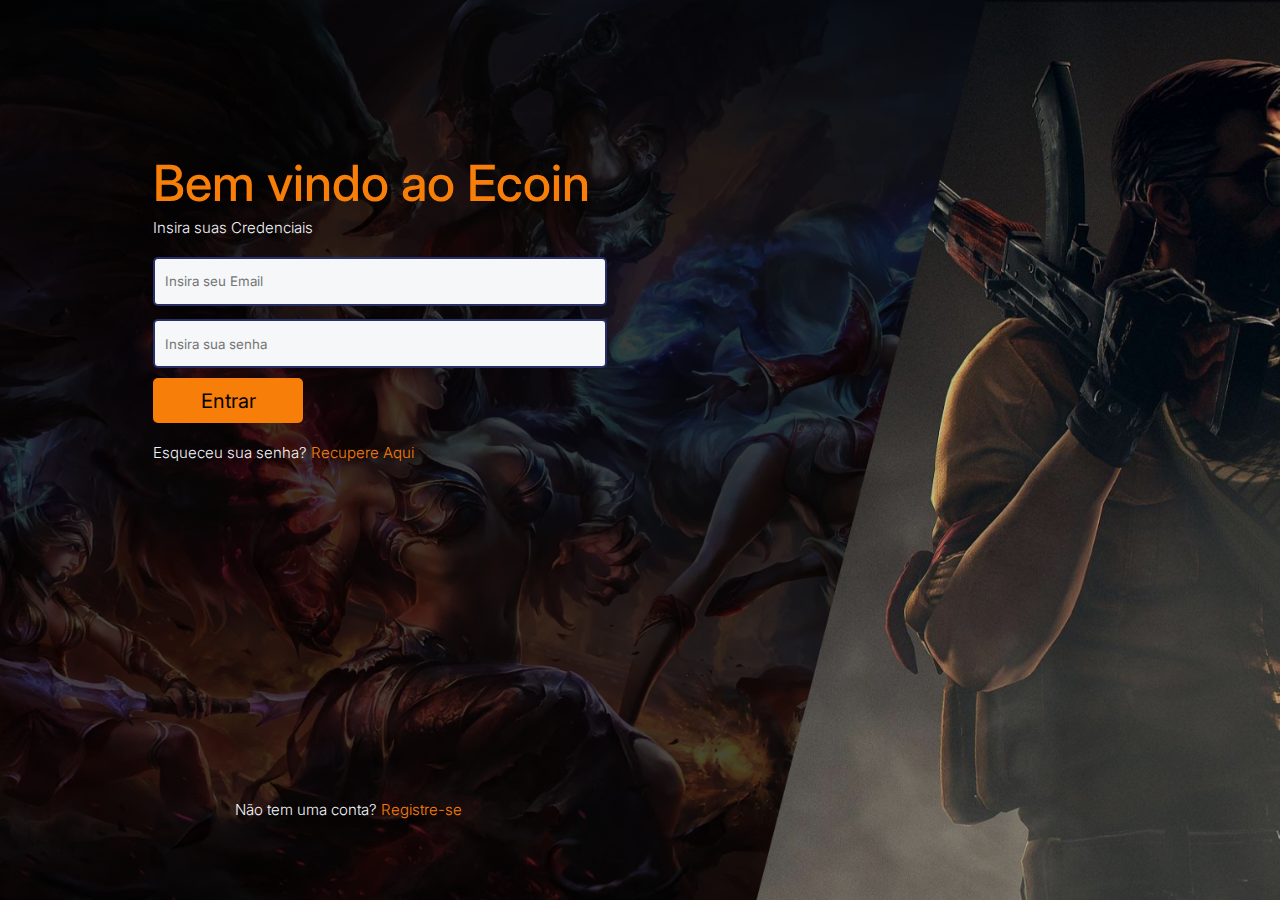
==== login.html @ 3ee46dd9 "html/css login terminado" ====
<!DOCTYPE html>
<html lang="pt-br">
<head>
    <meta charset="UTF-8">
    <meta http-equiv="X-UA-Compatible" content="IE=edge">
    <meta name="viewport" content="width=device-width, initial-scale=1.0">
    <title>Login</title>
    <link rel="stylesheet" href="cdn/style.css">
    <link rel="stylesheet" href="cdn/reset.css">
</head>
<body>
    <main>
        <div class="container">
            <div class="text">
                <h1>Bem vindo ao Ecoin</h1>
                <p>Insira suas Credenciais</p>
                <form>
                    <input type="email" name="email" id="email" placeholder="Insira seu Email" title="é necessário inserir um email" required/>
                    <input type="password" name="password" id="password" placeholder="Insira sua senha" required>
                    <button type="submit" name="myButton" value="foo">Entrar</button>
                </form>
                <p>Esqueceu sua senha? <a href="http://">Recupere Aqui</a></p>
                <p>Não tem uma conta? <a href="http://">Registre-se</a></p>
            </div>
            <div class="image">
                <img src="cdn/images/Rectangle 40.png" alt="Personagem do Counter Strike GO" title="Personagem do Counter Strike Go">
            </div>
        </div>
    </main>
    
</body>
</html>
---- cdn/style.css ----
@import url("https://fonts.googleapis.com/css2?family=Inter:wght@100;200;300;400;500;600;700;800;900&display=swap");

* {
  font-family: "Inter", sans-serif;
  padding: 0;
  margin: 0;
}

body {
  background: linear-gradient(0deg, rgba(0, 0, 0, 0.7), rgba(0, 0, 0, 0.8)),
    url(images/League-of-Legends-Wallpaper-Full-HD-1920x1080.webp);
  background-position: center center;
  background-repeat: no-repeat;
  background-attachment: fixed;
  background-size: cover;

}

h1 {
  font-family: "Inter";
  font-style: normal;
  font-weight: 500;
  font-size: 50px;
  color: #f77e09;
}

p {
  color: white;
}

form input {
  width: 450px;
  height: 45px;
  background: #f5f7f9;
  border: 2px solid #282f66;
  border-radius: 5px;
  display: flex;
  margin-top: 3%;
  text-indent: 10px;
  transition: 0.1s;
}



p:nth-of-type(2) { 
    padding-top: 15px;
}

p:nth-of-type(3) { 
    position: absolute;
    bottom: 50px;
    display: block;
    text-align: center;
    width: 55%;
}

a{
    color: #f77e09;
    text-decoration: none;
}

button {
  width: 150px;
  height: 45px;
  left: 167px;
  top: 646px;
  background: #f77e09;
  border-radius: 5px;
  border: none;
  margin-top: 10px;
  transition: 0.3s;
  font-size: 20px;
}

button:hover {
  cursor: pointer;
  transform: scale(1.03);
  margin-left: 5px;
}

form input:focus {
    transform: scale(1.01);
    margin-left: 3px;
}

.container {
  display: flex;
}

.text {
  order: 1;
  padding: 10%;
  margin: 25px;
  position: relative;
}

.text p {
    font-family: "Inter";
    font-style: normal;
    font-weight: 300;
    font-size: 15px;
    line-height: 30px;
    color: #f2f3f9;
    padding: auto;
  }

.image {
  order: 2;
}

.image img {
  height: 99.5vh;
  transition: 0.5s;
  transform: scale(1.01);
}

.image img:hover {
  padding-left: 5px;
}
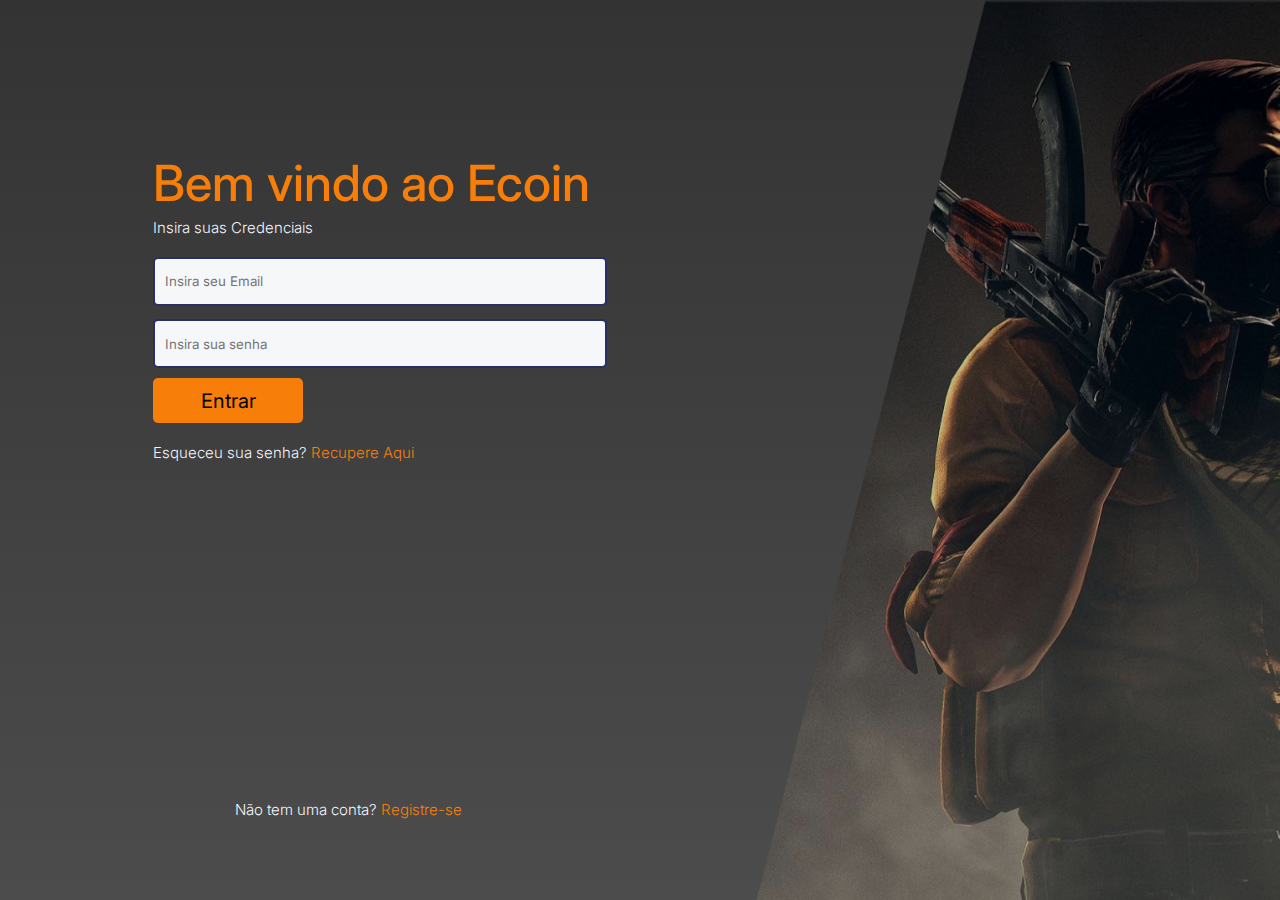
==== commit 715b5f16: "Header bugado" ====
--- a/login.html
+++ b/login.html
@@ -6,7 +6,7 @@
     <meta name="viewport" content="width=device-width, initial-scale=1.0">
     <title>Login</title>
     <link rel="stylesheet" href="cdn/style.css">
-    <link rel="stylesheet" href="cdn/reset.css">
+    <link rel="stylesheet" href="cdn/css/style.css">
 </head>
 <body>
     <main>
--- a/cdn/css/style.css
+++ b/cdn/css/style.css
@@ -0,0 +1,119 @@
+@import url("https://fonts.googleapis.com/css2?family=Inter:wght@100;200;300;400;500;600;700;800;900&display=swap");
+
+* {
+  font-family: "Inter", sans-serif;
+  padding: 0;
+  margin: 0;
+}
+
+body {
+  background: linear-gradient(0deg, rgba(0, 0, 0, 0.7), rgba(0, 0, 0, 0.8)),
+    url(images/League-of-Legends-Wallpaper-Full-HD-1920x1080.webp);
+  background-position: center center;
+  background-repeat: no-repeat;
+  background-attachment: fixed;
+  background-size: cover;
+
+}
+
+h1 {
+  font-family: "Inter";
+  font-style: normal;
+  font-weight: 500;
+  font-size: 50px;
+  color: #f77e09;
+}
+
+p {
+  color: white;
+}
+
+form input {
+  width: 450px;
+  height: 45px;
+  background: #f5f7f9;
+  border: 2px solid #282f66;
+  border-radius: 5px;
+  display: flex;
+  margin-top: 3%;
+  text-indent: 10px;
+  transition: 0.1s;
+}
+
+
+
+p:nth-of-type(2) { 
+    padding-top: 15px;
+}
+
+p:nth-of-type(3) { 
+    position: absolute;
+    bottom: 50px;
+    display: block;
+    text-align: center;
+    width: 55%;
+}
+
+a{
+    color: #f77e09;
+    text-decoration: none;
+}
+
+button {
+  width: 150px;
+  height: 45px;
+  left: 167px;
+  top: 646px;
+  background: #f77e09;
+  border-radius: 5px;
+  border: none;
+  margin-top: 10px;
+  transition: 0.3s;
+  font-size: 20px;
+}
+
+button:hover {
+  cursor: pointer;
+  transform: scale(1.03);
+  margin-left: 5px;
+}
+
+form input:focus {
+    transform: scale(1.01);
+    margin-left: 3px;
+}
+
+.container {
+  display: flex;
+}
+
+.text {
+  order: 1;
+  padding: 10%;
+  margin: 25px;
+  position: relative;
+}
+
+.text p {
+    font-family: "Inter";
+    font-style: normal;
+    font-weight: 300;
+    font-size: 15px;
+    line-height: 30px;
+    color: #f2f3f9;
+    padding: auto;
+  }
+
+.image {
+  order: 2;
+}
+
+.image img {
+  height: 99.5vh;
+  transition: 0.5s;
+  transform: scale(1.01);
+}
+
+.image img:hover {
+  padding-left: 5px;
+}
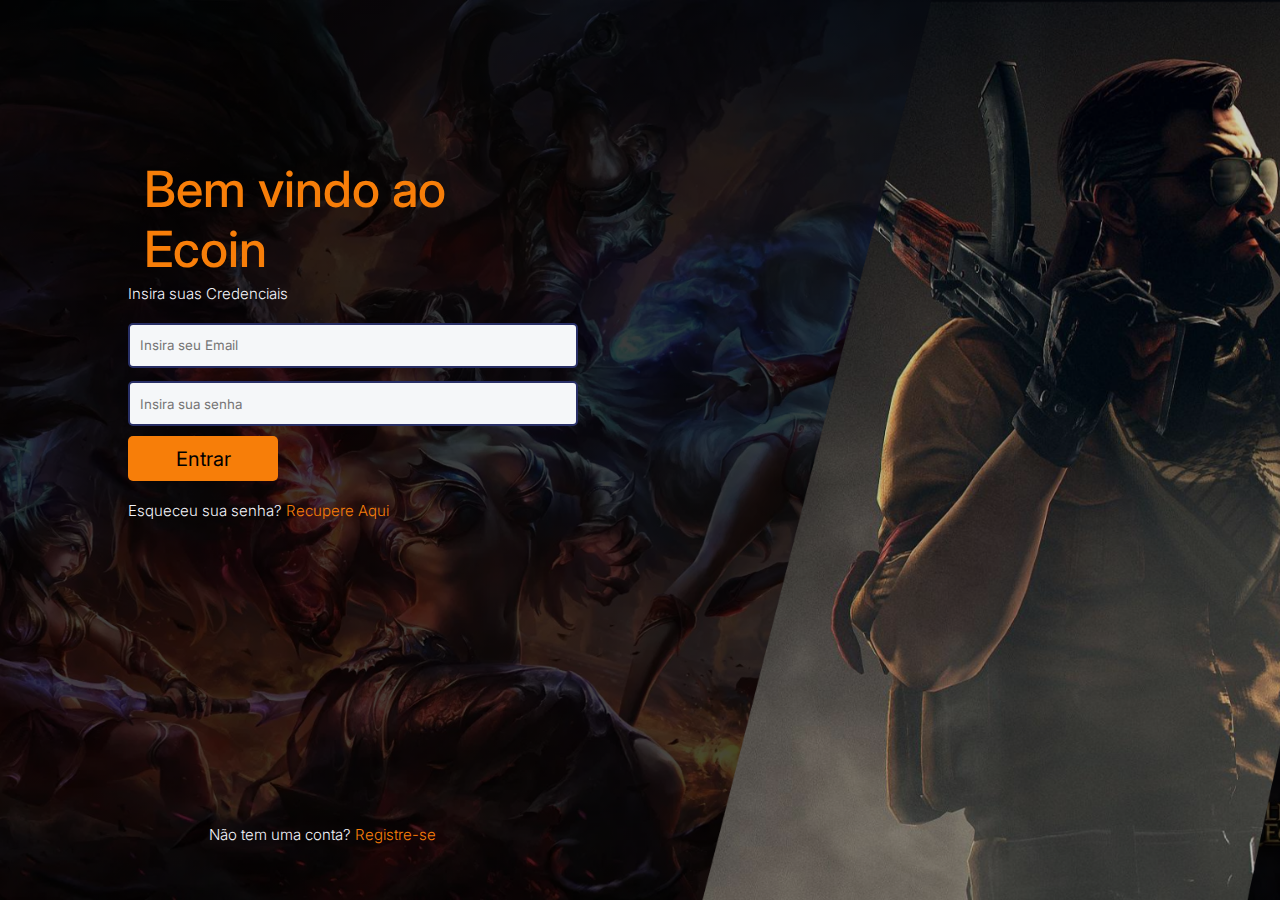
==== commit f2a99b92: "Refazendo CSS" ====
--- a/login.html
+++ b/login.html
@@ -10,19 +10,19 @@
 </head>
 <body>
     <main>
-        <div class="container">
-            <div class="text">
-                <h1>Bem vindo ao Ecoin</h1>
-                <p>Insira suas Credenciais</p>
-                <form>
+        <div class="container-login">
+            <div class="login-text">
+                <h1 class="login-h1">Bem vindo ao Ecoin</h1>
+                <p  class="login-p">Insira suas Credenciais</p>
+                <form class="login-form">
                     <input type="email" name="email" id="email" placeholder="Insira seu Email" title="é necessário inserir um email" required/>
                     <input type="password" name="password" id="password" placeholder="Insira sua senha" required>
                     <button type="submit" name="myButton" value="foo">Entrar</button>
                 </form>
                 <p>Esqueceu sua senha? <a href="http://">Recupere Aqui</a></p>
-                <p>Não tem uma conta? <a href="http://">Registre-se</a></p>
+                <p>Não tem uma conta? <a href="register.html">Registre-se</a></p>
             </div>
-            <div class="image">
+            <div class="login-image">
                 <img src="cdn/images/Rectangle 40.png" alt="Personagem do Counter Strike GO" title="Personagem do Counter Strike Go">
             </div>
         </div>
--- a/cdn/css/style.css
+++ b/cdn/css/style.css
@@ -2,21 +2,26 @@
 
 * {
   font-family: "Inter", sans-serif;
-  padding: 0;
+ padding: 0;
   margin: 0;
+  text-decoration: none;
+  list-style: none;
+  box-sizing: border-box;
+  
 }
 
 body {
   background: linear-gradient(0deg, rgba(0, 0, 0, 0.7), rgba(0, 0, 0, 0.8)),
-    url(images/League-of-Legends-Wallpaper-Full-HD-1920x1080.webp);
+    url(../images/League-of-Legends-Wallpaper-Full-HD-1920x1080.webp);
   background-position: center center;
   background-repeat: no-repeat;
   background-attachment: fixed;
   background-size: cover;
-
-}
-
-h1 {
+  overflow-x: hidden;
+
+}
+
+.login-h1 {
   font-family: "Inter";
   font-style: normal;
   font-weight: 500;
@@ -24,11 +29,11 @@
   color: #f77e09;
 }
 
-p {
-  color: white;
-}
-
-form input {
+.login-p {
+  color: white;
+}
+
+.login-form input {
   width: 450px;
   height: 45px;
   background: #f5f7f9;
@@ -42,11 +47,11 @@
 
 
 
-p:nth-of-type(2) { 
+.login-text p:nth-of-type(2) { 
     padding-top: 15px;
 }
 
-p:nth-of-type(3) { 
+.login-text p:nth-of-type(3) { 
     position: absolute;
     bottom: 50px;
     display: block;
@@ -54,12 +59,12 @@
     width: 55%;
 }
 
-a{
+.login-text a{
     color: #f77e09;
     text-decoration: none;
 }
 
-button {
+.login-form button {
   width: 150px;
   height: 45px;
   left: 167px;
@@ -72,29 +77,29 @@
   font-size: 20px;
 }
 
-button:hover {
+.login-form button:hover {
   cursor: pointer;
   transform: scale(1.03);
   margin-left: 5px;
 }
 
-form input:focus {
+.login-form input:focus {
     transform: scale(1.01);
     margin-left: 3px;
 }
 
-.container {
-  display: flex;
-}
-
-.text {
+.container-login {
+  display: flex;
+}
+
+.login-text {
   order: 1;
   padding: 10%;
-  margin: 25px;
-  position: relative;
-}
-
-.text p {
+  position: relative;
+  margin-bottom: 0px;padding-bottom: 0px;padding-top: 150px;
+}
+
+.login-text p {
     font-family: "Inter";
     font-style: normal;
     font-weight: 300;
@@ -104,16 +109,254 @@
     padding: auto;
   }
 
-.image {
+.login-image {
   order: 2;
 }
 
-.image img {
+.login-image img {
   height: 99.5vh;
   transition: 0.5s;
   transform: scale(1.01);
 }
 
-.image img:hover {
+.login-image img:hover {
   padding-left: 5px;
 }
+
+
+/* INICIO DO INDEX */
+
+nav{
+  background: #333547;
+  height: 80px;
+  width: 100%;
+}
+label.logo{
+  color: #f77e09;
+  font-size: 35px;
+  line-height: 80px;
+  padding: 0 100px;
+  font-weight: bold;
+}
+nav ul{
+  float: right;
+  margin-right: 20px;
+}
+nav ul li{
+  display: inline-block;
+  line-height: 80px;
+  margin: 0 5px;
+}
+nav ul li a{
+  color: white;
+  font-size: 17px;
+  padding: 7px 13px;
+  border-radius: 3px;
+}
+a.active,a:hover{
+  background: #f77e09;
+  transition: .5s;
+}
+.checkbtn{
+  font-size: 30px;
+  color: white;
+  float: right;
+  line-height: 80px;
+  margin-right: 40px;
+  cursor: pointer;
+  display: none;
+}
+#check{
+  display: none;
+}
+@media (max-width: 952px){
+  label.logo{
+    font-size: 30px;
+    padding-left: 50px;
+  }
+  nav ul li a{
+    font-size: 16px;
+  }
+}
+@media (max-width: 858px){
+  .checkbtn{
+    display: block;
+  }
+  ul{
+    position: fixed;
+    width: 40vh;
+    height: 100vh;
+    background: #333547;
+    top: 80px;
+    left: -100%;
+    text-align: center;
+    transition: all .5s;
+  }
+  nav ul li{
+    display: block;
+    margin: 50px 0;
+    line-height: 30px;
+  }
+  nav ul li a{
+    font-size: 20px;
+  }
+  a:hover,a.active{
+    background: none;
+    color: #f77e09;
+  }
+  #check:checked ~ ul{
+    left: 0;
+  }
+}
+
+.main-video video {
+  width: 100vw;
+  height: 55vh;
+  object-fit: cover;
+  position: relative;
+  top: 0;
+  left: 0;
+  z-index: -1;
+}
+
+.main-video h1{
+  color: white;
+  position: absolute;
+  top: 20%;
+  left: 10%;
+}
+
+main h1 {
+  font-style: normal;
+  font-weight: 700;
+  font-size: 35px;
+  color: #f77e09;
+  padding-left: 3.5%;
+}
+
+main h1:nth-child(1) {
+  padding-top: 2%;
+}
+
+
+
+.card {
+  position: relative;
+  width: 250px;
+  height: 500px;
+  background: #191919;
+  border-radius: 20px;
+  overflow: hidden;
+  margin: 20px;
+}
+
+.products {
+  display: flex;
+  flex-wrap: wrap;
+  max-width: 1500px;
+  margin-left: 2.5%;
+}
+
+.card::before {
+  content: "";
+  position: absolute;
+  top: -50%;
+  width: 100%;
+  height: 100%;
+  background: #2c2a2a;
+  transform: skewY(345deg);
+  transition: 0.4s;
+}
+
+.card:hover::before {
+  top: -70%;
+  transform: skewY(380deg);
+}
+
+.card::after {
+  content: "ECOIN";
+  position: absolute;
+  bottom: 0;
+  left: 0;
+  font-weight: 600;
+  font-size: 5em;
+  color: rgba(247, 126, 9, 0.1);
+}
+
+.card .imgBox {
+  position: relative;
+  width: 100%;
+  display: flex;
+  justify-content: center;
+  align-items: center;
+  padding-top: 20px;
+  z-index: 1;
+}
+
+.card .contentBox {
+  position: relative;
+  padding: 20px;
+  display: flex;
+  justify-content: center;
+  align-items: center;
+  flex-direction: column;
+  z-index: 2;
+}
+
+.card .contentBox h3 {
+  font-size: 18px;
+  color: white;
+  font-weight: 500;
+  text-transform: uppercase;
+  letter-spacing: 1px;
+}
+
+.card .contentBox .price {
+  font-size: 24px;
+  color: white;
+  font-weight: 700;
+  letter-spacing: 1px;
+}
+
+.card .contentBox .buy {
+  position: relative;
+  top: 100px;
+  opacity: 0;
+  padding: 10px 30px;
+  margin-top: 15px;
+  color: #000000;
+  text-decoration: none;
+  background: #f77e09;
+  border-radius: 30px;
+  text-transform: uppercase;
+  letter-spacing: 1px;
+  transition: 0.5s;
+}
+
+.card:hover .contentBox .buy {
+  top: 0;
+  opacity: 1;
+}
+
+.product {
+  height: 300px;
+  width: auto;
+}
+
+footer {
+  height: 7vh;
+  width: 100vw;
+  position: relative;
+  background: #333547;
+  bottom: 0;
+  left: 0;
+  z-index: -1;
+}
+
+footer p{
+  color: white;
+  font-size: 20px;
+  font-weight: 500;
+  text-align: center;
+  padding-top: 20px;
+}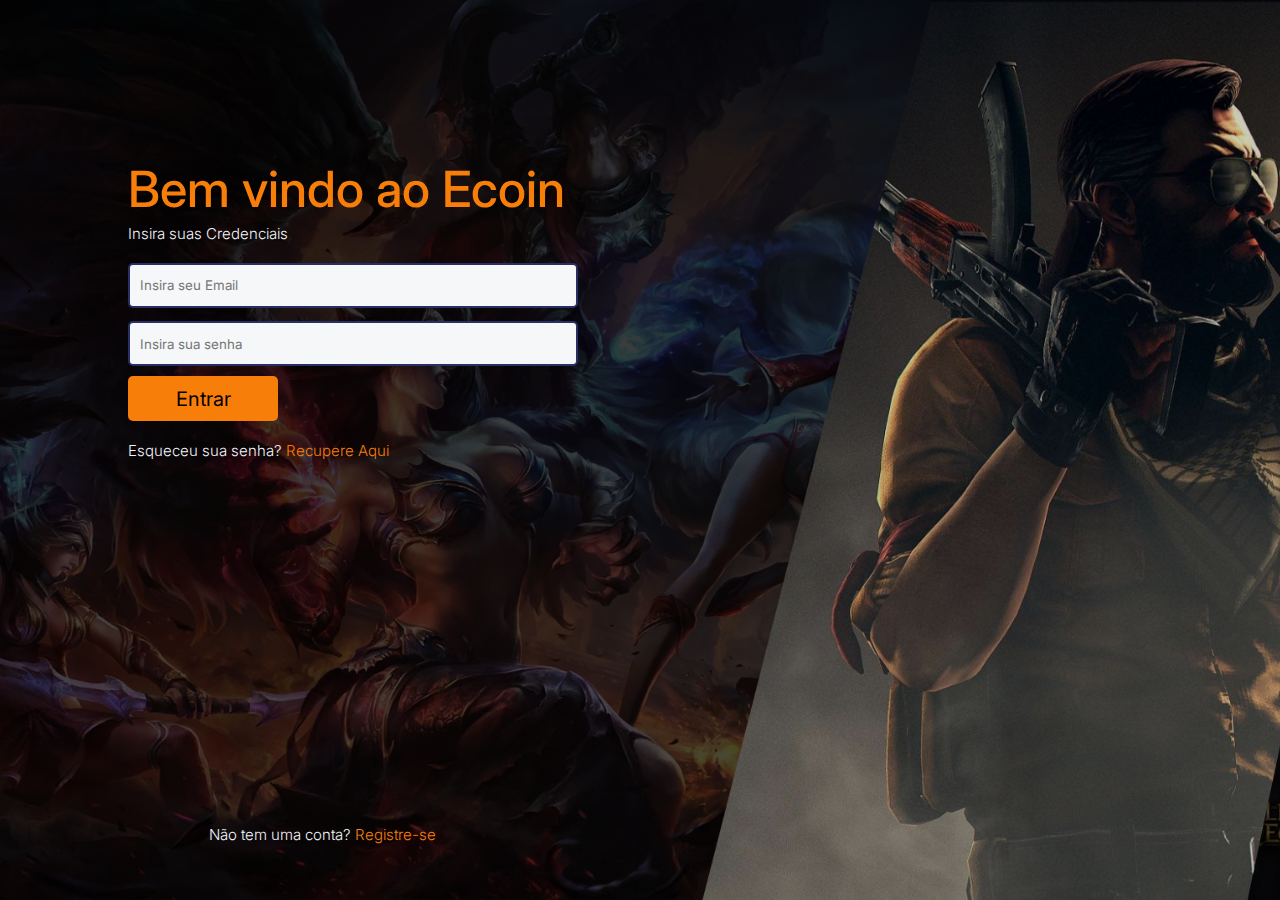
==== commit 9ab4a355: "arrumado h1" ====
--- a/login.html
+++ b/login.html
@@ -15,9 +15,9 @@
                 <h1 class="login-h1">Bem vindo ao Ecoin</h1>
                 <p  class="login-p">Insira suas Credenciais</p>
                 <form class="login-form">
-                    <input type="email" name="email" id="email" placeholder="Insira seu Email" title="é necessário inserir um email" required/>
-                    <input type="password" name="password" id="password" placeholder="Insira sua senha" required>
-                    <button type="submit" name="myButton" value="foo">Entrar</button>
+                    <input type="email" name="email" id="email" placeholder="Insira seu Email" title="é necessário inserir um email" />
+                    <input type="password" name="password" id="password" placeholder="Insira sua senha" >
+                    <button type="submit">Entrar</button>
                 </form>
                 <p>Esqueceu sua senha? <a href="http://">Recupere Aqui</a></p>
                 <p>Não tem uma conta? <a href="register.html">Registre-se</a></p>
--- a/cdn/css/style.css
+++ b/cdn/css/style.css
@@ -27,6 +27,7 @@
   font-weight: 500;
   font-size: 50px;
   color: #f77e09;
+  padding-left: 0px;
 }
 
 .login-p {
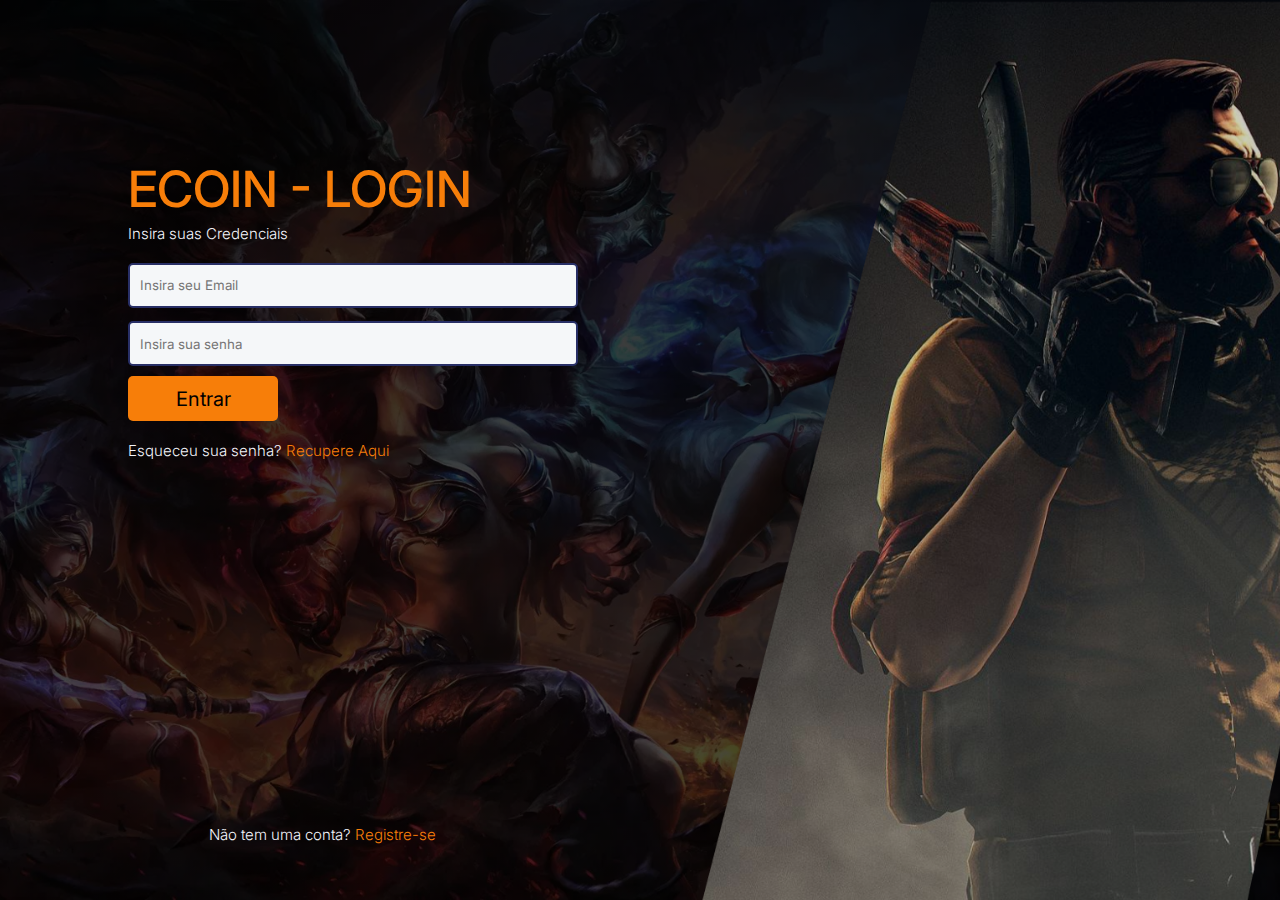
==== commit 24386767: "Responsividade iniciada" ====
--- a/login.html
+++ b/login.html
@@ -12,7 +12,7 @@
     <main>
         <div class="container-login">
             <div class="login-text">
-                <h1 class="login-h1">Bem vindo ao Ecoin</h1>
+                <h1 class="login-h1">ECOIN - LOGIN</h1>
                 <p  class="login-p">Insira suas Credenciais</p>
                 <form class="login-form">
                     <input type="email" name="email" id="email" placeholder="Insira seu Email" title="é necessário inserir um email" />
--- a/cdn/css/style.css
+++ b/cdn/css/style.css
@@ -2,12 +2,11 @@
 
 * {
   font-family: "Inter", sans-serif;
- padding: 0;
+  padding: 0;
   margin: 0;
   text-decoration: none;
   list-style: none;
   box-sizing: border-box;
-  
 }
 
 body {
@@ -18,7 +17,6 @@
   background-attachment: fixed;
   background-size: cover;
   overflow-x: hidden;
-
 }
 
 .login-h1 {
@@ -46,23 +44,21 @@
   transition: 0.1s;
 }
 
-
-
-.login-text p:nth-of-type(2) { 
-    padding-top: 15px;
-}
-
-.login-text p:nth-of-type(3) { 
-    position: absolute;
-    bottom: 50px;
-    display: block;
-    text-align: center;
-    width: 55%;
-}
-
-.login-text a{
-    color: #f77e09;
-    text-decoration: none;
+.login-text p:nth-of-type(2) {
+  padding-top: 15px;
+}
+
+.login-text p:nth-of-type(3) {
+  position: absolute;
+  bottom: 50px;
+  display: block;
+  text-align: center;
+  width: 55%;
+}
+
+.login-text a {
+  color: #f77e09;
+  text-decoration: none;
 }
 
 .login-form button {
@@ -85,8 +81,8 @@
 }
 
 .login-form input:focus {
-    transform: scale(1.01);
-    margin-left: 3px;
+  transform: scale(1.01);
+  margin-left: 3px;
 }
 
 .container-login {
@@ -97,18 +93,20 @@
   order: 1;
   padding: 10%;
   position: relative;
-  margin-bottom: 0px;padding-bottom: 0px;padding-top: 150px;
+  margin-bottom: 0px;
+  padding-bottom: 0px;
+  padding-top: 150px;
 }
 
 .login-text p {
-    font-family: "Inter";
-    font-style: normal;
-    font-weight: 300;
-    font-size: 15px;
-    line-height: 30px;
-    color: #f2f3f9;
-    padding: auto;
-  }
+  font-family: "Inter";
+  font-style: normal;
+  font-weight: 300;
+  font-size: 15px;
+  line-height: 30px;
+  color: #f2f3f9;
+  padding: auto;
+}
 
 .login-image {
   order: 2;
@@ -124,41 +122,41 @@
   padding-left: 5px;
 }
 
-
 /* INICIO DO INDEX */
 
-nav{
+nav {
   background: #333547;
   height: 80px;
   width: 100%;
 }
-label.logo{
+label.logo {
   color: #f77e09;
   font-size: 35px;
   line-height: 80px;
   padding: 0 100px;
   font-weight: bold;
 }
-nav ul{
+nav ul {
   float: right;
   margin-right: 20px;
 }
-nav ul li{
+nav ul li {
   display: inline-block;
   line-height: 80px;
   margin: 0 5px;
 }
-nav ul li a{
+nav ul li a {
   color: white;
   font-size: 17px;
   padding: 7px 13px;
   border-radius: 3px;
 }
-a.active,a:hover{
+a.active,
+a:hover {
   background: #f77e09;
-  transition: .5s;
-}
-.checkbtn{
+  transition: 0.5s;
+}
+.checkbtn {
   font-size: 30px;
   color: white;
   float: right;
@@ -167,23 +165,23 @@
   cursor: pointer;
   display: none;
 }
-#check{
+#check {
   display: none;
 }
-@media (max-width: 952px){
-  label.logo{
+@media (max-width: 952px) {
+  label.logo {
     font-size: 30px;
     padding-left: 50px;
   }
-  nav ul li a{
+  nav ul li a {
     font-size: 16px;
   }
 }
-@media (max-width: 858px){
-  .checkbtn{
+@media (max-width: 858px) {
+  .checkbtn {
     display: block;
   }
-  ul{
+  ul {
     position: fixed;
     width: 40vh;
     height: 100vh;
@@ -191,21 +189,22 @@
     top: 80px;
     left: -100%;
     text-align: center;
-    transition: all .5s;
-  }
-  nav ul li{
+    transition: all 0.5s;
+  }
+  nav ul li {
     display: block;
     margin: 50px 0;
     line-height: 30px;
   }
-  nav ul li a{
+  nav ul li a {
     font-size: 20px;
   }
-  a:hover,a.active{
+  a:hover,
+  a.active {
     background: none;
     color: #f77e09;
   }
-  #check:checked ~ ul{
+  #check:checked ~ ul {
     left: 0;
   }
 }
@@ -220,7 +219,26 @@
   z-index: -1;
 }
 
-.main-video h1{
+.main-div {
+  width: 100%;
+  height: 20vh;
+  background-color: #333547;
+}
+
+.main-div h1 {
+  color: #f77e09;
+  font-size: 3em;
+  padding-left: 3%;
+  padding-top: 1%;
+}
+
+.main-div p {
+  color: #f2f3f9;
+  font-size: 1em;
+  padding-left: 3%;
+}
+
+.main-video h1 {
   color: white;
   position: absolute;
   top: 20%;
@@ -238,8 +256,6 @@
 main h1:nth-child(1) {
   padding-top: 2%;
 }
-
-
 
 .card {
   position: relative;
@@ -344,6 +360,72 @@
   width: auto;
 }
 
+.container-product {
+  display: flex;
+  color: white;
+}
+
+.product-image {
+  border: #f77e09 solid 2px;
+  order: 1;
+  margin-left: 10%;
+  margin-top: 50px;
+}
+
+.product-image img {
+  width: 500px;
+  height: 600px;
+}
+
+.product-text {
+  order: 2;
+  margin-left: 1%;
+  margin-top: 50px;
+}
+
+.product-text h1 {
+  font-style: normal;
+  font-weight: 400;
+  font-size: 3em;
+  line-height: 97px;
+  text-transform: uppercase;
+  padding-left: 0px;
+}
+
+.product-text p:nth-of-type(1) {
+  font-style: normal;
+  font-weight: 400;
+  width: 630px;
+}
+
+.product-text p:nth-of-type(2) {
+  font-size: 3em;
+  padding-top: 80px;
+  font-weight: 200;
+}
+
+.product-text button {
+  width: 250px;
+  height: 60px;
+  background: #f77e09;
+  border-radius: 5px;
+  color: white;
+  font-size: 20px;
+  font-weight: 300;
+  border: none;
+  margin-top: 255px;
+}
+
+.product-text button:hover {
+  cursor: pointer;
+  transform: scale(1.01);
+}
+
+.product-text span {
+  color: #f77e09;
+  font-weight: 300;
+}
+
 footer {
   height: 7vh;
   width: 100vw;
@@ -354,10 +436,70 @@
   z-index: -1;
 }
 
-footer p{
+footer p {
   color: white;
   font-size: 20px;
   font-weight: 500;
   text-align: center;
   padding-top: 20px;
+}
+
+@media screen and (max-width: 390px) {
+  body {
+    width: 100vw;
+  }
+  .login-text {
+    padding-top: 20%;
+    padding-left: 5%;
+  }
+  .login-image {
+    display: none;
+  }
+  .login-h1 {
+    font-size: 2.6em;
+  }
+  .login-form input {
+    width: 320px;
+  }
+
+  .login-text p:nth-of-type(3) {
+    bottom: -150px;
+    width: 300px;
+  }
+  .main-video video{
+    height: 30vh;
+  }
+
+  .main-video h1 {
+    font-size: 1em;
+  }
+
+  .main-div h1 {
+    font-size: 5em;
+  }
+  .
+}
+
+@media screen and (max-width: 500px) {
+  body {
+    width: 100vw;
+  }
+  .login-text {
+    padding-top: 20%;
+    padding-left: 5%;
+  }
+  .login-image {
+    display: none;
+  }
+  .login-h1 {
+    font-size: 2.6em;
+  }
+  .login-form input {
+    width: 340px;
+  }
+
+  .login-text p:nth-of-type(3) {
+    bottom: -150px;
+    width: 300px;
+  }
 }